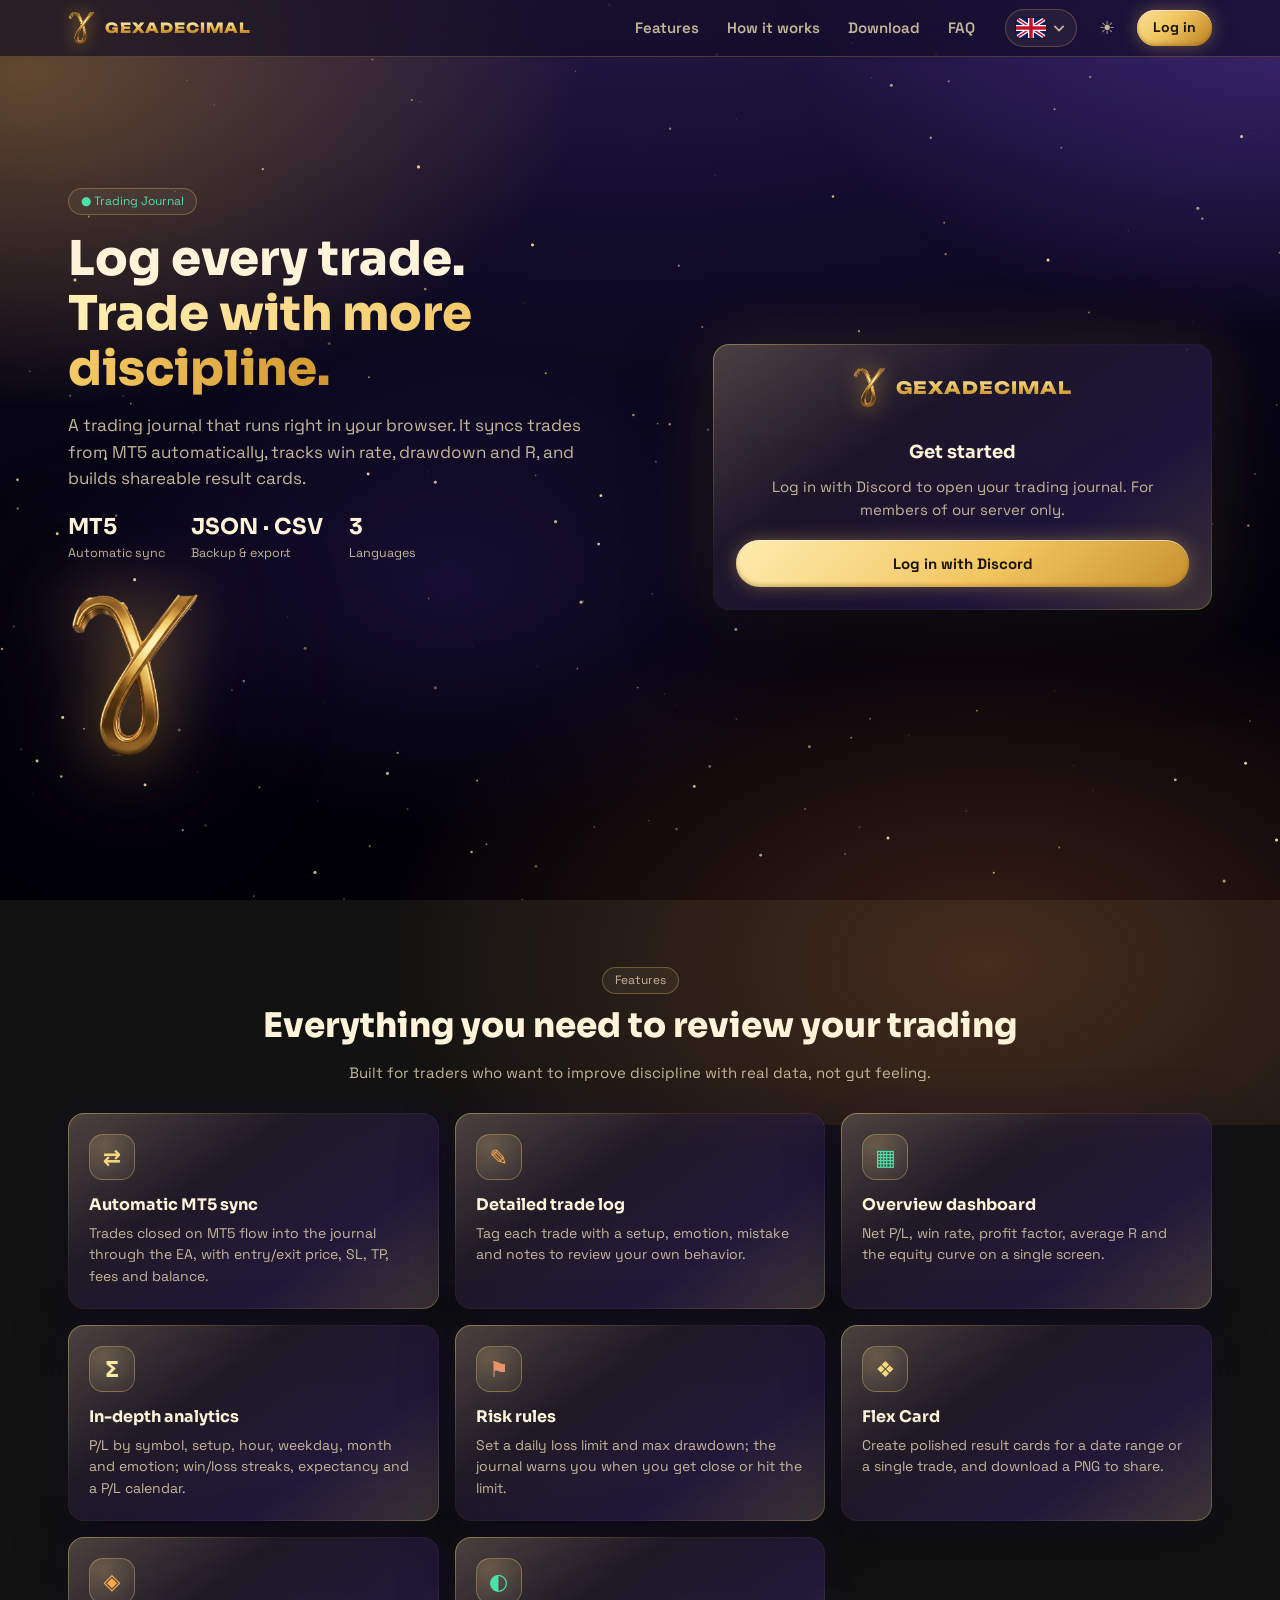
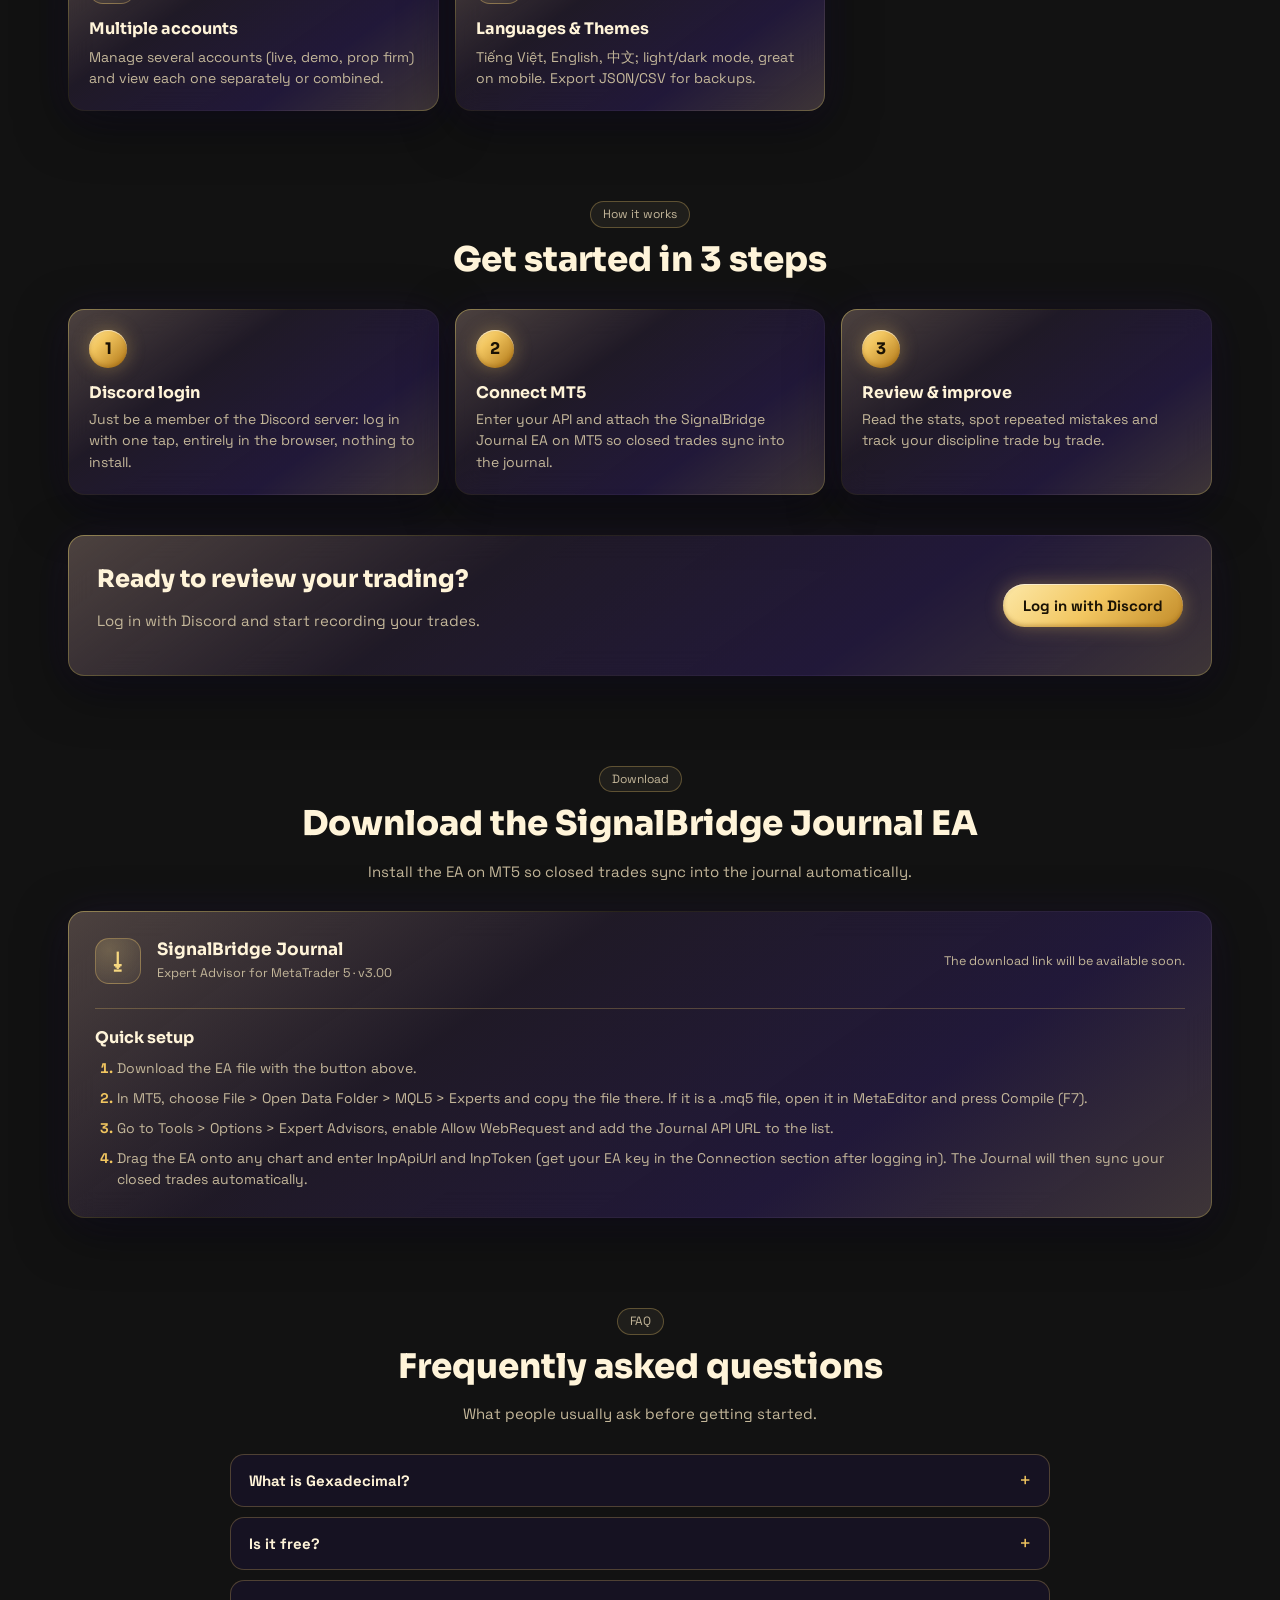
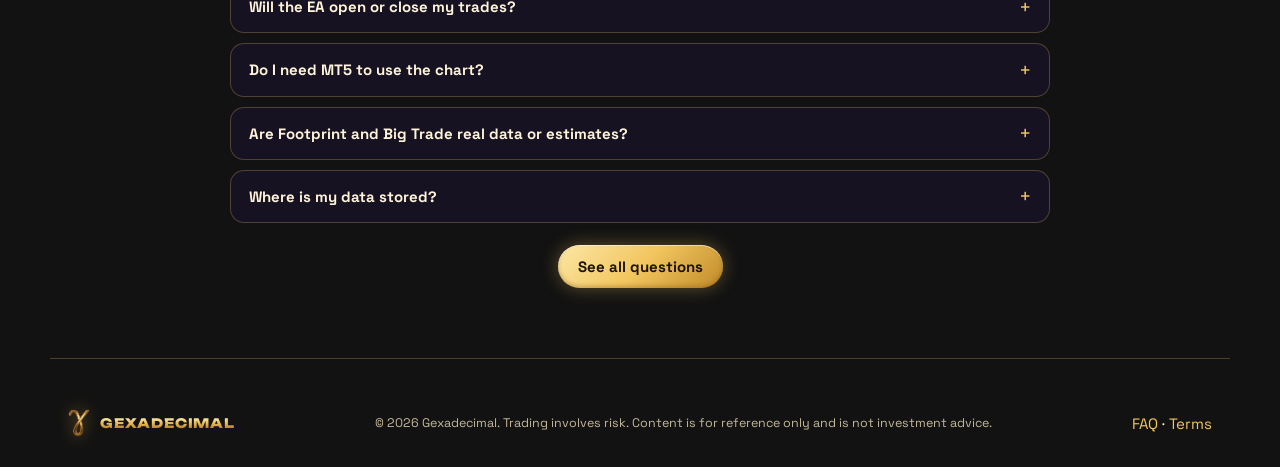
==== index.html @ 7ef00049 "Add files via upload" ====
<!DOCTYPE html>
<html lang="vi">
<head>
<meta charset="utf-8">
<meta name="viewport" content="width=device-width, initial-scale=1, viewport-fit=cover">
<title>Gexadecimal – Nhật ký giao dịch</title>
<meta name="description" content="Gexadecimal: nhật ký giao dịch trên trình duyệt. Đồng bộ lệnh từ MT5, thống kê tỷ lệ thắng, drawdown, phân tích hiệu suất và tạo thẻ chiến tích.">
<link rel="icon" type="image/png" href="[data-uri]">
<link rel="preconnect" href="https://fonts.googleapis.com">
<link href="https://fonts.googleapis.com/css2?family=Unbounded:wght@800&family=Sora:wght@500;700;800&family=Space+Grotesk:wght@400;500;700&display=swap" rel="stylesheet">
<style>
:root{--bgg:radial-gradient(130% 95% at 50% -10%,#2b1c4f 0%,#120c2b 38%,#070514 70%,#020108 100%);--card:rgba(26,19,48,.58);--hole:#16102e;--ink:#fff4d9;--mut:#c4b79a;--line:rgba(244,201,106,.26);--inp:rgba(255,236,190,.06);--win:#4be0a8;--loss:#ff6b7a;--acc:#f2c660;--c1:#f6d77f;--c2:#ffab4d;--c3:#4be0a8;--c4:#ffe7a6;--c5:#e8946a;--star:255,228,160;--nebo:1;--grad:linear-gradient(135deg,#fff0b8 0%,#f2c660 28%,#b8801f 55%,#f6d77f 78%,#a46c14 100%);--onacc:#1a1204;--glow:242,198,96;--neb:radial-gradient(42% 36% at 18% 22%,rgba(255,191,64,.34),transparent 70%),radial-gradient(38% 34% at 84% 18%,rgba(125,80,230,.38),transparent 70%),radial-gradient(46% 40% at 68% 88%,rgba(255,140,70,.22),transparent 70%),radial-gradient(30% 26% at 40% 60%,rgba(90,60,190,.2),transparent 70%);color-scheme:dark}
:root[data-theme="light"]{--bgg:radial-gradient(130% 95% at 50% -10%,#fff6dc 0%,#f6ecff 45%,#efe6fb 75%,#e9e0f6 100%);--card:rgba(255,251,240,.74);--hole:#fff8e8;--ink:#2a1c06;--mut:#7a6740;--line:rgba(176,116,26,.3);--inp:rgba(255,255,255,.85);--win:#0b8a62;--loss:#c62f3a;--acc:#a8701a;--c1:#a8701a;--c2:#c9650a;--c3:#0b8a62;--c4:#8a6a2a;--c5:#b0502a;--star:176,116,26;--nebo:.75;--grad:linear-gradient(135deg,#fff0b8 0%,#f2c660 28%,#b8801f 55%,#f6d77f 78%,#a46c14 100%);--onacc:#1a1204;--glow:176,116,26;--neb:radial-gradient(42% 36% at 18% 22%,rgba(255,196,70,.42),transparent 70%),radial-gradient(38% 34% at 84% 18%,rgba(170,130,255,.34),transparent 70%),radial-gradient(46% 40% at 68% 88%,rgba(255,170,100,.28),transparent 70%);color-scheme:light}
*{box-sizing:border-box}
html{scroll-behavior:smooth;scroll-padding-top:80px}
body{margin:0;min-height:100vh;background:var(--bgg) fixed;color:var(--ink);font:15px/1.55 "Space Grotesk",system-ui,-apple-system,"Segoe UI",sans-serif;overflow-x:hidden}
body::before{content:"";position:fixed;inset:-25%;z-index:0;pointer-events:none;opacity:var(--nebo);background:var(--neb);animation:drift 50s ease-in-out infinite alternate}
@keyframes drift{from{transform:translate(-3%,-2%) rotate(0)}to{transform:translate(4%,3%) rotate(8deg)}}
@keyframes rise{from{opacity:0;transform:translateY(14px)}}
@keyframes float{50%{transform:translateY(-10px)}}
#sky{position:fixed;inset:0;width:100%;height:100%;z-index:0;pointer-events:none}
main,.foot{position:relative;z-index:1}
a{color:var(--acc);text-decoration:none}a:hover{text-decoration:underline}
:focus-visible{outline:2px solid var(--acc);outline-offset:2px}
h1,h2,h3{margin:0}
.wm{font-family:Unbounded,"Arial Black",sans-serif;font-weight:800;letter-spacing:.06em;text-transform:uppercase;background:linear-gradient(180deg,#fff0b8,#e3b24a 55%,#a8701a);-webkit-background-clip:text;background-clip:text;color:transparent}
.wrap{position:relative;z-index:1;max-width:1180px;margin:0 auto;padding:18px}
.card{background:var(--card);backdrop-filter:blur(14px);-webkit-backdrop-filter:blur(14px);border:1px solid var(--line);border-radius:16px;padding:20px;box-shadow:0 12px 40px rgba(0,0,10,.25)}
.mut{color:var(--mut)}
.pill{display:inline-block;font-size:12px;padding:3px 12px;border-radius:999px;background:var(--inp);color:var(--mut);border:1px solid var(--line)}
.pill.ok{color:var(--win)}
.btn{display:inline-block;font:inherit;font-weight:700;border:0;background:var(--grad);color:var(--onacc);padding:10px 20px;border-radius:999px;cursor:pointer;box-shadow:0 0 16px rgba(var(--glow),.4);text-align:center;transition:transform .15s,box-shadow .15s}
.btn:hover{text-decoration:none;transform:translateY(-1px);box-shadow:0 0 24px rgba(var(--glow),.65)}
.btn.sm{padding:7px 16px;font-size:14px}.btn.full{width:100%;padding:12px}
.btn:disabled{opacity:.6;cursor:wait}
.ib{flex:none;width:40px;height:40px;display:grid;place-items:center;border:0;background:none;color:var(--mut);border-radius:12px;cursor:pointer;font-size:18px}
.ib:hover{background:var(--inp);color:var(--ink)}

/* nav */
.nav{position:sticky;top:0;z-index:30;display:flex;align-items:center;gap:10px;padding:8px max(18px,calc((100vw - 1180px)/2 + 18px));background:var(--card);backdrop-filter:blur(18px);-webkit-backdrop-filter:blur(18px);border-bottom:1px solid var(--line)}
.logo{display:flex;align-items:center;gap:10px;color:var(--ink);margin-right:auto}.logo:hover{text-decoration:none}
.logo img{height:34px;width:auto;filter:drop-shadow(0 0 8px rgba(255,190,60,.45))}
.logo .wm{font-size:14px;line-height:1}
.links{display:flex;gap:4px;margin-right:8px}
.links a{color:var(--mut);font-weight:600;padding:8px 12px;border-radius:999px}
.links a:hover{color:var(--ink);background:var(--inp);text-decoration:none}

/* hero */
.hero{display:grid;grid-template-columns:1.1fr .9fr;gap:36px;align-items:center;min-height:calc(100vh - 60px);padding-top:30px;padding-bottom:30px}
.hero-txt{animation:rise .7s both}
.hero h1{font:800 clamp(28px,4.2vw,48px)/1.15 Sora,sans-serif;margin:16px 0}
.grad{background:linear-gradient(135deg,#fff0b8,#f0c75e 45%,#d9902a);-webkit-background-clip:text;background-clip:text;color:transparent}
.lead{font-size:17px;color:var(--mut);max-width:540px;margin:0 0 22px}.lead b{color:var(--ink)}
.stats{display:flex;gap:26px;flex-wrap:wrap}
.stats b{display:block;font:700 22px Sora,sans-serif}
.stats small{color:var(--mut)}
.logo-big{margin-top:26px}
.logo-big img{height:170px;width:auto;filter:drop-shadow(0 0 28px rgba(255,190,60,.45));animation:float 6s ease-in-out infinite}

/* auth */
.auth{padding:22px;animation:rise .8s .1s both;box-shadow:0 20px 70px rgba(var(--glow),.22)}
.auth-brand{display:flex;align-items:center;justify-content:center;gap:10px;margin-bottom:14px}
.auth-brand img{height:42px;filter:drop-shadow(0 0 10px rgba(255,190,60,.5))}.auth-brand .wm{font-size:17px}
.tfs{display:flex;gap:2px;flex-wrap:wrap}
.tabs{justify-content:center;margin-bottom:12px;background:var(--inp);border-radius:999px;padding:3px}
.tabs .tf{flex:1}
.tf{border:0;background:none;color:var(--mut);padding:8px 14px;border-radius:999px;font:inherit;font-weight:600;font-size:14px;cursor:pointer}
.tf:hover{color:var(--ink)}
.tf.on{background:var(--grad);color:var(--onacc);box-shadow:0 0 14px rgba(var(--glow),.45)}
.pane{display:none;flex-direction:column;gap:12px}.pane.on{display:flex;animation:rise .35s both}
.pane h2{font:700 18px Sora,sans-serif}
.pane p{margin:0}
label{display:flex;flex-direction:column;gap:6px;font-size:13px;font-weight:600}
input[type=email],input[type=text],input[type=password]{width:100%;font:inherit;font-weight:400;font-size:15px;padding:11px 12px;border:1px solid var(--line);border-radius:10px;background:var(--inp);color:var(--ink)}
input::placeholder{color:var(--mut);opacity:.6}
input:focus{outline:none;border-color:var(--acc);box-shadow:0 0 0 3px rgba(var(--glow),.3)}
input.bad{border-color:var(--loss)}
.pw{position:relative;display:block}.pw input{padding-right:44px}
.eye{position:absolute;right:4px;top:50%;transform:translateY(-50%);width:36px;height:34px;border:0;background:none;cursor:pointer;color:var(--mut);border-radius:8px;font-size:15px}
.eye:hover{background:var(--inp)}
.row{display:flex;justify-content:space-between;align-items:center;gap:10px;font-size:13px}
.chk{flex-direction:row;align-items:flex-start;gap:8px;font-weight:400;color:var(--mut);font-size:13px}
input[type=checkbox]{width:18px;height:18px;margin:1px 0 0;flex:none;accent-color:#d9a334}
.meter{display:flex;gap:4px}.meter i{flex:1;height:4px;border-radius:4px;background:var(--line);transition:background .2s}
.meter[data-s="1"] i:nth-child(-n+1){background:var(--loss)}
.meter[data-s="2"] i:nth-child(-n+2){background:var(--c2)}
.meter[data-s="3"] i:nth-child(-n+3){background:var(--c4)}
.meter[data-s="4"] i{background:var(--win)}
label small{font-weight:400}
.err{min-height:0;color:var(--loss);font-size:13px}.err:empty{display:none}
.err.okm{color:var(--win)}
.sw{text-align:center;font-size:13px;color:var(--mut)}

/* sections */
.sec{padding-top:70px;padding-bottom:20px}
.sh2{text-align:center;margin-bottom:28px}
.sh2 h2{font:800 clamp(22px,3.2vw,34px)/1.2 Sora,sans-serif;margin:12px 0 8px}
.grid{display:grid;grid-template-columns:repeat(3,1fr);gap:16px}
.ft{transition:transform .2s,border-color .2s}
.ft:hover{transform:translateY(-4px);border-color:var(--acc)}
.ft h3{font:700 16px Sora,sans-serif;margin:14px 0 8px}
.ft p,.st p{margin:0;color:var(--mut);font-size:14px}
.ico{width:46px;height:46px;border-radius:14px;display:grid;place-items:center;font-size:22px;font-weight:700;background:var(--inp);border:1px solid var(--line)}
.c1{color:var(--c1)}.c2{color:var(--c2)}.c3{color:var(--c3)}.c4{color:var(--c4)}.c5{color:var(--c5)}
.steps{display:grid;grid-template-columns:repeat(3,1fr);gap:16px}
.st b{display:grid;place-items:center;width:38px;height:38px;border-radius:50%;background:var(--grad);color:var(--onacc);font:700 16px Sora,sans-serif;box-shadow:0 0 16px rgba(var(--glow),.5)}
.st h3{font:700 16px Sora,sans-serif;margin:14px 0 6px}
.cta{display:flex;align-items:center;justify-content:space-between;gap:20px;margin-top:40px;padding:28px}
.cta h2{font:800 clamp(18px,2.4vw,24px)/1.25 Sora,sans-serif;margin-bottom:6px}
.foot{display:flex;flex-wrap:wrap;gap:12px 24px;align-items:center;justify-content:space-between;padding-top:50px;padding-bottom:30px;border-top:1px solid var(--line);margin-top:50px}
.foot .logo{margin:0}.foot .logo img{height:28px}.foot .wm{font-size:13px}
#toast{position:fixed;left:50%;bottom:24px;transform:translate(-50%,20px);z-index:50;background:var(--hole);color:var(--ink);border:1px solid var(--line);padding:10px 18px;border-radius:999px;opacity:0;pointer-events:none;transition:.3s;box-shadow:0 10px 40px rgba(0,0,10,.5)}
#toast.on{opacity:1;transform:translate(-50%,0)}

@media(max-width:900px){
.hero{grid-template-columns:1fr;min-height:0;gap:26px}
.auth{order:-1}.hero-txt{order:1}
.logo-big{display:none}
.grid{grid-template-columns:repeat(2,1fr)}.steps{grid-template-columns:1fr}
}
@media(max-width:620px){
.links{display:none}.grid{grid-template-columns:1fr}
.cta{flex-direction:column;align-items:flex-start}
.nav{padding:8px 14px}.logo .wm{font-size:13px}
}
@media(prefers-reduced-motion:reduce){*{animation:none!important;transition:none!important}html{scroll-behavior:auto}}

:root[data-theme="light"] .wm{background:linear-gradient(180deg,#c28a1c,#8a5a0c);-webkit-background-clip:text;background-clip:text}
:root[data-theme="light"] .grad{background:linear-gradient(135deg,#b8780f,#8f5a08);-webkit-background-clip:text;background-clip:text}

/* ===== Dark: vàng ánh kim vũ trụ ===== */
:root[data-theme="dark"] .btn,:root[data-theme="dark"] .tf.on,:root[data-theme="dark"] .st b{background:var(--grad);background-size:220% 220%;background-position:0% 50%;box-shadow:0 0 18px rgba(242,198,96,.35),inset 0 1px 0 rgba(255,255,255,.55),inset 0 -2px 4px rgba(120,70,0,.35);transition:background-position .6s,transform .15s,box-shadow .2s}
:root[data-theme="dark"] .btn:hover{background-position:100% 50%;box-shadow:0 0 30px rgba(242,198,96,.6),inset 0 1px 0 rgba(255,255,255,.6),inset 0 -2px 4px rgba(120,70,0,.35)}
:root[data-theme="dark"] .card{border-color:transparent;background:linear-gradient(var(--card),var(--card)) padding-box,linear-gradient(145deg,rgba(255,226,140,.55),rgba(244,201,106,.1) 35%,rgba(125,80,230,.25) 70%,rgba(255,226,140,.4)) border-box;box-shadow:0 14px 50px rgba(0,0,10,.5),0 0 40px rgba(125,80,230,.1)}
:root[data-theme="dark"] .auth{box-shadow:0 24px 80px rgba(0,0,10,.6),0 0 70px rgba(242,198,96,.16)}
:root[data-theme="dark"] .ft:hover{box-shadow:0 14px 50px rgba(0,0,10,.5),0 0 34px rgba(242,198,96,.22)}
:root[data-theme="dark"] .nav{background:rgba(14,10,32,.6);border-bottom-color:rgba(244,201,106,.22)}
:root[data-theme="dark"] .grad{background:linear-gradient(110deg,#fff0b8 0%,#f2c660 30%,#c98a22 50%,#ffe9a8 70%,#f2c660 100%);background-size:220% 100%;-webkit-background-clip:text;background-clip:text;animation:sheen 7s linear infinite}
@keyframes sheen{to{background-position:-220% 0}}
:root[data-theme="dark"] .logo-big img{filter:drop-shadow(0 0 34px rgba(255,190,60,.55)) drop-shadow(0 0 80px rgba(125,80,230,.35))}
:root[data-theme="dark"] .ico{background:radial-gradient(circle at 30% 25%,rgba(255,226,140,.22),rgba(255,236,190,.04));border-color:rgba(244,201,106,.35)}
:root[data-theme="dark"] .pill{border-color:rgba(244,201,106,.3)}
:root[data-theme="dark"] input:focus{border-color:#f2c660}

/* ===== Light: champagne ánh kim, đồng bộ với dark ===== */
:root[data-theme="light"] .btn,:root[data-theme="light"] .tf.on,:root[data-theme="light"] .st b{background:var(--grad);background-size:220% 220%;background-position:0% 50%;box-shadow:0 4px 16px rgba(176,116,26,.35),inset 0 1px 0 rgba(255,255,255,.7),inset 0 -2px 4px rgba(120,70,0,.3);transition:background-position .6s,transform .15s,box-shadow .2s}
:root[data-theme="light"] .btn:hover{background-position:100% 50%;box-shadow:0 6px 24px rgba(176,116,26,.5),inset 0 1px 0 rgba(255,255,255,.7),inset 0 -2px 4px rgba(120,70,0,.3)}
:root[data-theme="light"] .card{border-color:transparent;background:linear-gradient(var(--card),var(--card)) padding-box,linear-gradient(145deg,rgba(214,158,46,.75),rgba(244,201,106,.2) 35%,rgba(150,110,230,.35) 70%,rgba(214,158,46,.6)) border-box;box-shadow:0 14px 40px rgba(120,80,20,.14),0 0 40px rgba(170,130,255,.1)}
:root[data-theme="light"] .auth{box-shadow:0 24px 70px rgba(120,80,20,.2),0 0 60px rgba(255,196,70,.25)}
:root[data-theme="light"] .ft:hover{box-shadow:0 14px 40px rgba(120,80,20,.2),0 0 30px rgba(255,196,70,.3)}
:root[data-theme="light"] .nav{background:rgba(255,248,230,.72);border-bottom-color:rgba(176,116,26,.25)}
:root[data-theme="light"] .grad{background:linear-gradient(110deg,#b8780f 0%,#d9a334 30%,#8f5a08 50%,#e0b04a 70%,#b8780f 100%);background-size:220% 100%;-webkit-background-clip:text;background-clip:text;animation:sheen 7s linear infinite}
:root[data-theme="light"] .logo-big img{filter:drop-shadow(0 8px 22px rgba(176,116,26,.45))}
:root[data-theme="light"] .ico{background:radial-gradient(circle at 30% 25%,rgba(255,226,140,.55),rgba(255,255,255,.5));border-color:rgba(176,116,26,.35)}
:root[data-theme="light"] input:focus{border-color:#b8780f}

#lang{position:relative}
#langBtn{display:flex;align-items:center;gap:8px;height:38px;padding:0 12px 0 10px;border:1px solid var(--line);border-radius:999px;background:var(--inp);color:var(--mut);cursor:pointer;font:inherit;transition:.2s}
#langBtn:hover,#lang.open #langBtn{border-color:var(--acc);color:var(--ink);box-shadow:0 0 14px rgba(var(--glow),.3)}
.chev{transition:transform .2s}#lang.open .chev{transform:rotate(180deg)}
.fl{width:30px;height:20px;border-radius:5px;overflow:hidden;display:block;flex:none;box-shadow:0 0 0 1px rgba(0,0,0,.3)}
.fl svg{width:100%;height:100%;display:block}
#langMenu{position:absolute;right:0;top:calc(100% + 8px);margin:0;padding:6px;list-style:none;display:none;flex-direction:column;gap:2px;min-width:68px;background:var(--hole);border:1px solid var(--line);border-radius:16px;box-shadow:0 16px 40px rgba(0,0,10,.45),0 0 24px rgba(var(--glow),.15);backdrop-filter:blur(16px);-webkit-backdrop-filter:blur(16px);z-index:40}
#lang.open #langMenu{display:flex;animation:rise .2s both}
#langMenu li{display:grid;place-items:center;height:42px;border-radius:12px;cursor:pointer;border:1px solid transparent}
#langMenu li:hover,#langMenu li:focus-visible{background:var(--inp)}
#langMenu li.on{background:var(--inp);border-color:var(--acc);box-shadow:0 0 12px rgba(var(--glow),.3)}
#langMenu .fl{width:36px;height:24px;border-radius:6px}

.btn.ghost{display:block}
:root[data-theme] .btn.ghost{background:var(--inp);color:var(--ink);border:1px solid var(--line);box-shadow:none}
:root[data-theme] .btn.ghost:hover{background:var(--inp);border-color:var(--acc);box-shadow:0 0 16px rgba(var(--glow),.3)}
.welcome{display:flex;flex-direction:column;gap:12px;text-align:center}
.welcome h2{font:700 18px Sora,sans-serif;margin:6px 0 0}.welcome p{margin:0 0 6px}
.solo{position:relative;z-index:1;display:flex;flex-direction:column;align-items:center;justify-content:center;min-height:calc(100vh - 60px);padding:30px 18px;gap:16px}
.solo .auth{width:100%;max-width:460px}
.back{text-align:center;font-size:13px;margin:0}
.tabs a.tf{display:block;flex:1;text-align:center;text-decoration:none}
.tabs a.tf:hover{text-decoration:none}
.dl{padding:26px}
.dl-top{display:flex;align-items:center;justify-content:space-between;gap:18px;flex-wrap:wrap}
.dl-info{display:flex;align-items:center;gap:16px;min-width:0}
.dl-info b{display:block;font:700 17px Sora,sans-serif}
.dl-info small{color:var(--mut)}
.dl-act{display:flex;flex-direction:column;align-items:flex-end;gap:6px}
.dl-act .btn[hidden],.dl-act small[hidden]{display:none}
.dl h3{font:700 16px Sora,sans-serif;margin:24px 0 10px;padding-top:18px;border-top:1px solid var(--line)}
.dl ol{margin:0;padding-left:22px;display:grid;gap:8px;color:var(--mut);font-size:14px}
.dl ol li::marker{color:var(--acc);font-weight:700}
@media(max-width:620px){.dl-act{align-items:stretch;width:100%}}
.faq{max-width:820px;margin:0 auto;display:grid;gap:10px}
.faq details{background:var(--card);backdrop-filter:blur(14px);-webkit-backdrop-filter:blur(14px);border:1px solid var(--line);border-radius:14px;transition:border-color .2s}
.faq details:hover,.faq details[open]{border-color:var(--acc)}
.faq summary{cursor:pointer;list-style:none;padding:14px 46px 14px 18px;font-weight:700;position:relative}
.faq summary::-webkit-details-marker{display:none}
.faq summary::after{content:"+";position:absolute;right:18px;top:50%;transform:translateY(-50%);font-size:20px;font-weight:400;color:var(--acc);line-height:1}
.faq details[open] summary::after{content:"\2212"}
.faq .a{padding:0 18px 14px;color:var(--mut);font-size:14px}.faq .a p{margin:0 0 8px}
.faq-more{text-align:center;margin:22px 0 0}
</style>
</head>
<body data-page="home">
<canvas id="sky"></canvas>

<header class="nav" id="nav">
  <a class="logo" href="#top" aria-label="Gexadecimal"><img src="[data-uri]" alt=""><span class="wm">Gexadecimal</span></a>
  <nav class="links" id="links">
    <a href="#features">Tính năng</a>
    <a href="#how">Cách hoạt động</a>
    <a href="#download">Tải xuống</a>
    <a href="#faq">FAQ</a>
  </nav>
  <div id="lang"><button type="button" id="langBtn" aria-haspopup="listbox" aria-expanded="false" aria-label="Language"><span class="fl" id="langCur"></span><svg class="chev" viewBox="0 0 12 8" width="10" height="7" fill="none" stroke="currentColor" stroke-width="2" stroke-linecap="round" stroke-linejoin="round"><path d="M1 1.5l5 5 5-5"/></svg></button><ul id="langMenu" role="listbox"><li role="option" data-lang="vi" tabindex="0" aria-label="Tiếng Việt" title="Tiếng Việt"><span class="fl"><svg viewBox="0 0 30 20" preserveAspectRatio="xMidYMid slice"><rect width="30" height="20" fill="#da251d"/><g fill="#ffde00"><polygon points="15.00,4.00 16.48,8.56 21.28,8.56 17.40,11.38 18.88,15.94 15.00,13.12 11.12,15.94 12.60,11.38 8.72,8.56 13.52,8.56"/></g></svg></span></li><li role="option" data-lang="en" tabindex="0" aria-label="English" title="English"><span class="fl"><svg viewBox="0 0 60 40" preserveAspectRatio="xMidYMid slice"><rect width="60" height="40" fill="#012169"/><path d="M0 0L60 40M60 0L0 40" stroke="#fff" stroke-width="8"/><path d="M0 0L60 40M60 0L0 40" stroke="#c8102e" stroke-width="3"/><path d="M30 0V40M0 20H60" stroke="#fff" stroke-width="12"/><path d="M30 0V40M0 20H60" stroke="#c8102e" stroke-width="7"/></svg></span></li><li role="option" data-lang="zh" tabindex="0" aria-label="中文" title="中文"><span class="fl"><svg viewBox="0 0 30 20" preserveAspectRatio="xMidYMid slice"><rect width="30" height="20" fill="#de2910"/><g fill="#ffde00"><polygon points="5.00,2.00 5.67,4.07 7.85,4.07 6.09,5.35 6.76,7.43 5.00,6.15 3.24,7.43 3.91,5.35 2.15,4.07 4.33,4.07"/><polygon points="9.14,2.51 9.62,1.97 9.25,1.34 9.91,1.63 10.39,1.08 10.33,1.80 11.00,2.09 10.29,2.25 10.22,2.97 9.85,2.35"/><polygon points="11.01,4.14 11.66,3.82 11.56,3.10 12.07,3.62 12.72,3.30 12.38,3.95 12.88,4.47 12.17,4.34 11.83,4.99 11.73,4.27"/><polygon points="11.04,6.73 11.76,6.70 11.96,6.00 12.21,6.68 12.94,6.66 12.37,7.10 12.62,7.79 12.01,7.38 11.44,7.83 11.64,7.13"/><polygon points="9.22,8.38 9.90,8.63 10.35,8.06 10.32,8.79 11.00,9.05 10.30,9.24 10.26,9.96 9.87,9.36 9.16,9.55 9.62,8.98"/></g></svg></span></li></ul></div>
  <button class="ib" id="th" type="button" aria-label="Đổi giao diện sáng/tối"></button>
  <a class="btn sm" href="login.html">Đăng nhập</a>
</header>
<main id="top">
<section class="hero wrap">
  <div class="hero-txt">
    <span class="pill ok">● Nhật ký giao dịch</span>
    <h1>Ghi lại từng lệnh.<br><span class="grad">Giao dịch kỷ luật hơn.</span></h1>
    <p class="lead">Nhật ký giao dịch chạy ngay trên trình duyệt. Tự động đồng bộ lệnh từ MT5, thống kê tỷ lệ thắng, drawdown, R và tạo thẻ chiến tích để chia sẻ.</p>
    <div class="stats">
      <div><b>MT5</b><small>Đồng bộ tự động</small></div>
      <div><b>JSON · CSV</b><small>Sao lưu &amp; xuất dữ liệu</small></div>
      <div><b>3</b><small>Ngôn ngữ</small></div>
    </div>
    <div class="logo-big"><img src="[data-uri]" alt="Logo Gexadecimal"></div>
  </div>

  <aside class="card auth welcome" id="auth" aria-label="Gexadecimal"><div class="auth-brand"><img src="[data-uri]" alt=""><span class="wm">Gexadecimal</span></div><h2>Bắt đầu ngay</h2><p class="mut">Đăng nhập bằng Discord để vào nhật ký giao dịch. Chỉ dành cho thành viên server của chúng tôi.</p><a class="btn full" href="login.html">Đăng nhập bằng Discord</a></aside>
</section>

<section class="wrap sec" id="features">
  <div class="sh2"><span class="pill">Tính năng</span><h2>Mọi thứ để nhìn lại giao dịch của bạn</h2><p class="mut">Xây dựng cho trader muốn cải thiện kỷ luật bằng dữ liệu thật, không phải cảm tính.</p></div>
  <div class="grid">
    <article class="card ft"><div class="ico c1">⇄</div><h3>Đồng bộ MT5 tự động</h3><p>Lệnh đóng trên MT5 tự chảy vào journal qua EA, kèm giá vào/ra, SL, TP, phí và số dư.</p></article>
    <article class="card ft"><div class="ico c2">✎</div><h3>Nhật ký chi tiết</h3><p>Gắn setup, cảm xúc, lỗi mắc phải và ghi chú cho từng lệnh để nhìn lại hành vi của chính mình.</p></article>
    <article class="card ft"><div class="ico c3">▦</div><h3>Dashboard tổng quan</h3><p>Lãi/lỗ ròng, tỷ lệ thắng, profit factor, R trung bình và đường vốn trong một màn hình.</p></article>
    <article class="card ft"><div class="ico c4">Σ</div><h3>Analytic chuyên sâu</h3><p>Lãi/lỗ theo mã, setup, giờ, thứ, tháng, cảm xúc; chuỗi thắng/thua, expectancy và lịch lãi/lỗ.</p></article>
    <article class="card ft"><div class="ico c5">⚑</div><h3>Quy tắc rủi ro</h3><p>Đặt giới hạn lỗ trong ngày và max drawdown, journal cảnh báo khi gần chạm hoặc đã chạm giới hạn.</p></article>
    <article class="card ft"><div class="ico c1">❖</div><h3>Flex Card</h3><p>Tạo thẻ chiến tích đẹp mắt theo khoảng ngày hoặc từng lệnh, tải ảnh PNG để chia sẻ.</p></article>
    <article class="card ft"><div class="ico c2">◈</div><h3>Nhiều tài khoản</h3><p>Quản lý nhiều tài khoản (live, demo, prop firm), xem riêng từng tài khoản hoặc gộp tổng.</p></article>
    <article class="card ft"><div class="ico c3">◐</div><h3>Đa ngôn ngữ &amp; Giao diện</h3><p>Tiếng Việt, English, 中文; chế độ sáng/tối, dùng tốt trên điện thoại. Xuất JSON/CSV để sao lưu.</p></article>
  </div>
</section>

<section class="wrap sec" id="how">
  <div class="sh2"><span class="pill">Cách hoạt động</span><h2>Bắt đầu trong 3 bước</h2></div>
  <div class="steps">
    <div class="card st"><b>1</b><h3>Đăng nhập Discord</h3><p>Chỉ cần là thành viên server Discord, đăng nhập một chạm, hoàn toàn trên trình duyệt, không cần cài đặt.</p></div>
    <div class="card st"><b>2</b><h3>Kết nối MT5</h3><p>Nhập API và gắn EA SignalBridge Journal trên MT5 để lệnh đóng được đồng bộ về journal.</p></div>
    <div class="card st"><b>3</b><h3>Xem lại &amp; Cải thiện</h3><p>Đọc thống kê, tìm lỗi lặp lại và theo dõi kỷ luật qua từng lệnh.</p></div>
  </div>
  <div class="card cta"><div><h2>Sẵn sàng nhìn lại giao dịch của mình?</h2><p class="mut">Đăng nhập bằng Discord và bắt đầu ghi lại giao dịch của bạn.</p></div><a class="btn" href="login.html">Đăng nhập bằng Discord</a></div>
</section>

<section class="wrap sec" id="download">
  <div class="sh2"><span class="pill">Tải xuống</span><h2>Tải EA SignalBridge Journal</h2><p class="mut">Cài EA trên MT5 để lệnh đóng tự động đồng bộ về journal.</p></div>
  <div class="card dl">
    <div class="dl-top">
      <div class="dl-info"><div class="ico c1">⭳</div><div><b>SignalBridge Journal</b><small>Expert Advisor cho MetaTrader 5 · v3.00</small></div></div>
      <div class="dl-act"><a class="btn" id="dlBtn" href="#" target="_blank" rel="noopener" hidden>Tải xuống</a><small class="mut" id="dlSoon" hidden>Link tải sẽ được cập nhật sớm.</small></div>
    </div>
    <h3>Cài đặt nhanh</h3>
    <ol>
      <li>Tải file EA về máy bằng nút phía trên.</li>
      <li>Mở MT5, chọn File &gt; Open Data Folder &gt; MQL5 &gt; Experts rồi chép file vào đó. Nếu là file .mq5, mở bằng MetaEditor và bấm Compile (F7).</li>
      <li>Vào Tools &gt; Options &gt; Expert Advisors, bật Allow WebRequest và thêm API URL của Journal vào danh sách.</li>
      <li>Kéo EA vào biểu đồ bất kỳ, nhập InpApiUrl và InpToken (EA key lấy ở mục Kết nối sau khi đăng nhập). Journal sẽ tự đồng bộ lệnh đã đóng.</li>
    </ol>
  </div>
</section>
<section class="wrap sec" id="faq">
  <div class="sh2"><span class="pill">FAQ</span><h2>Câu hỏi thường gặp</h2><p class="mut">Những điều bạn thường hỏi trước khi bắt đầu.</p></div>
  <div class="faq" id="faqList"></div>
  <p class="faq-more"><a class="btn" href="faq.html">Xem tất cả câu hỏi</a></p>
</section>
</main>


<footer class="foot wrap"><span class="logo"><img src="[data-uri]" alt=""><span class="wm">Gexadecimal</span></span><small class="mut">© <span id="yr"></span> Gexadecimal. Giao dịch có rủi ro, nội dung chỉ mang tính tham khảo, không phải lời khuyên đầu tư.</small><span><a href="faq.html">FAQ</a> · <a href="terms.html">Điều khoản</a></span></footer>

<div id="toast" role="status" aria-live="polite"></div>
<script src="faq-data.js"></script>
<script src="app/js/config.js?v=13"></script>
<script>
/* ===== Cấu hình ===== */
const CONFIG = {
  APP_URL: "app/index.html" // Trang web chính (signal-bridge) – đổi thành URL thật khi triển khai
};

/* ===== Tiện ích ===== */
const $ = (s, r = document) => r.querySelector(s);
const $$ = (s, r = document) => [...r.querySelectorAll(s)];
const ld = (k, d) => { try { const v = localStorage.getItem(k); return v === null ? d : v; } catch (e) { return d; } };
const sv = (k, v) => { try { localStorage.setItem(k, v); } catch (e) {} };
function toast(msg) { const t = $("#toast"); t.textContent = msg; t.classList.add("on"); clearTimeout(toast.t); toast.t = setTimeout(() => t.classList.remove("on"), 3200); }

/* ===== Giao diện sáng/tối ===== */
function setTheme(t) {
  document.documentElement.dataset.theme = t; sv("gx-theme", t);
  $("#th").textContent = t === "dark" ? "☀" : "🌙";
}
setTheme(ld("gx-theme", "dark"));
$("#th").onclick = () => setTheme(document.documentElement.dataset.theme === "dark" ? "light" : "dark");
$("#yr").textContent = new Date().getFullYear();

/* ===== Link tải EA (đặt ở app/js/config.js > DOWNLOAD_URL) ===== */
(function () {
  const u = String((window.GX_CONFIG && GX_CONFIG.DOWNLOAD_URL) || "").trim();
  if (u) { const b = $("#dlBtn"); b.href = u; b.hidden = false; } else { $("#dlSoon").hidden = false; }
})();

/* ===== Nền sao (giống web chính) ===== */
(function () {
  const cv = $("#sky"), x = cv.getContext("2d"), rm = matchMedia("(prefers-reduced-motion:reduce)").matches;
  let W, H, st = [], col = "255,255,255", f = 0;
  function size() {
    const d = devicePixelRatio || 1; W = innerWidth; H = innerHeight; cv.width = W * d; cv.height = H * d; x.setTransform(d, 0, 0, d, 0, 0);
    st = Array.from({ length: Math.round(W * H / 5000) }, () => ({ x: Math.random() * W, y: Math.random() * H, z: Math.random() * .9 + .1, p: Math.random() * 6.28, s: Math.random() * .004 + .001 }));
  }
  function frame(t) {
    if (f++ % 30 === 0) col = getComputedStyle(document.documentElement).getPropertyValue("--star").trim() || "255,255,255";
    x.clearRect(0, 0, W, H);
    st.forEach(s => { const a = .3 + .7 * Math.abs(Math.sin(s.p + t * s.s)); x.fillStyle = `rgba(${col},${a * s.z})`; x.beginPath(); x.arc(s.x, (s.y + (rm ? 0 : t * .006 * s.z)) % H, s.z * 1.4 + .2, 0, 6.283); x.fill(); });
    if (!rm) requestAnimationFrame(frame);
  }
  size(); addEventListener("resize", () => { size(); if (rm) frame(0); }); requestAnimationFrame(frame);
})();

/* ===== Tab đăng nhập / đăng ký / quên mật khẩu ===== */
function showTab(name) {
  $$(".pane").forEach(p => p.classList.toggle("on", p.id === "f-" + name));
  $$(".tabs .tf[data-tab]").forEach(b => { const on = b.dataset.tab === name; b.classList.toggle("on", on); b.setAttribute("aria-selected", on); });
  $$(".err").forEach(e => e.textContent = "");
  $$("input.bad").forEach(i => i.classList.remove("bad"));
}
document.addEventListener("click", e => {
  const a = e.target.closest("[data-tab]"); if (!a) return;
  if (a.tagName === "A" && a.getAttribute("href") === "#") e.preventDefault();
  showTab(a.dataset.tab);
  if (a.tagName === "A") { const au = $("#auth"); if (a.getAttribute("href") === "#auth" || a.getAttribute("href") === "#") { e.preventDefault(); au.scrollIntoView({ behavior: "smooth", block: "center" }); setTimeout(() => { const i = $("input", $(".pane.on")); i && i.focus({ preventScroll: true }); }, 400); } }
});
$$(".eye").forEach(b => b.onclick = () => { const i = b.previousElementSibling; i.type = i.type === "password" ? "text" : "password"; });

/* ===== Kiểm tra dữ liệu ===== */
const EMAIL = /^[^\s@]+@[^\s@]+\.[^\s@]{2,}$/;
function pwScore(p) { let s = 0; if (p.length >= 8) s++; if (/[A-Z]/.test(p) && /[a-z]/.test(p)) s++; if (/\d/.test(p)) s++; if (/[^A-Za-z0-9]/.test(p)) s++; return p ? Math.max(1, s) : 0; }
const pwi = $("#f-register [name=password]");
if (pwi) pwi.addEventListener("input", e => {
  const s = pwScore(e.target.value); $("#f-register .meter").dataset.s = s;
  $("#pwHint").textContent = tr(PWHINT[s]);
});
function fail(form, input, msg) { const e = $(".err", form); e.classList.remove("okm"); e.textContent = msg; if (input) { input.classList.add("bad"); input.focus(); } return false; }
const form_clear = f => { $$("input.bad", f).forEach(i => i.classList.remove("bad")); $(".err", f).textContent = ""; };
$$("form").forEach(f => f.addEventListener("input", e => e.target.classList.remove("bad")));

const VALIDATE = {
  login(f) {
    const { email, password } = f.elements;
    if (!EMAIL.test(email.value.trim())) return fail(f, email, tr("Vui lòng nhập email hợp lệ."));
    if (!password.value) return fail(f, password, tr("Vui lòng nhập mật khẩu."));
    return true;
  },
  register(f) {
    const { name, email, password, confirm, terms } = f.elements;
    if (name.value.trim().length < 2) return fail(f, name, tr("Vui lòng nhập họ tên."));
    if (!EMAIL.test(email.value.trim())) return fail(f, email, tr("Vui lòng nhập email hợp lệ."));
    if (password.value.length < 8) return fail(f, password, tr("Mật khẩu cần tối thiểu 8 ký tự."));
    if (password.value !== confirm.value) return fail(f, confirm, tr("Mật khẩu nhập lại không khớp."));
    if (!terms.checked) return fail(f, null, tr("Bạn cần đồng ý với Điều khoản và Chính sách bảo mật."));
    return true;
  },
  forgot(f) { return EMAIL.test(f.elements.email.value.trim()) || fail(f, f.elements.email, tr("Vui lòng nhập email hợp lệ.")); }
};

/* ===== Auth (CHƯA nối API) =====
   Thay thân các hàm dưới bằng lời gọi API thật (fetch tới backend / Firebase / Supabase…).
   Mỗi hàm trả về Promise; ném Error(message) để hiển thị lỗi lên form. */
const Auth = {
  async login({ email, password, remember }) { /* TODO: gọi API đăng nhập */ await new Promise(r => setTimeout(r, 600)); return { ok: true }; },
  async register({ name, email, password }) { /* TODO: gọi API đăng ký */ await new Promise(r => setTimeout(r, 600)); return { ok: true }; },
  async forgot({ email }) { /* TODO: gọi API gửi email đặt lại mật khẩu */ await new Promise(r => setTimeout(r, 600)); return { ok: true }; }
};

$$("form").forEach(f => f.addEventListener("submit", async e => {
  e.preventDefault();
  const kind = f.id.replace("f-", ""); form_clear(f);
  if (!VALIDATE[kind](f)) return;
  const data = Object.fromEntries(new FormData(f)); data.remember = f.elements.remember ? f.elements.remember.checked : false;
  const btn = $("button[type=submit]", f), old = btn.textContent; btn.disabled = true; btn.textContent = tr("Đang xử lý…");
  try {
    await Auth[kind](data);
    if (kind === "forgot") { const er = $(".err", f); er.classList.add("okm"); er.textContent = tr("Nếu email tồn tại, liên kết đặt lại mật khẩu đã được gửi."); }
    else { toast(tr(kind === "login" ? "Đăng nhập thành công (demo, chưa nối API)" : "Tạo tài khoản thành công (demo, chưa nối API)")); setTimeout(() => { window.location.href = CONFIG.APP_URL; }, 900); }
  } catch (err) { fail(f, null, err.message || tr("Có lỗi xảy ra, vui lòng thử lại.")); }
  finally { btn.disabled = false; btn.textContent = old; }
}));


/* ===== Đa ngôn ngữ (vi / en / zh) ===== */
const I18N = [
["Đăng nhập bằng Discord để vào nhật ký giao dịch. Chỉ dành cho thành viên server của chúng tôi.","Log in with Discord to open your trading journal. For members of our server only.","使用 Discord 登录以进入交易日志。仅限本服务器成员。"],
["Đăng nhập bằng Discord","Log in with Discord","使用 Discord 登录"],
["Đăng nhập Discord","Discord login","Discord 登录"],
["Chỉ cần là thành viên server Discord, đăng nhập một chạm, hoàn toàn trên trình duyệt, không cần cài đặt.","Just be a member of the Discord server: log in with one tap, entirely in the browser, nothing to install.","只要是 Discord 服务器成员，一键登录，完全在浏览器中运行，无需安装。"],
["Đăng nhập bằng Discord và bắt đầu ghi lại giao dịch của bạn.","Log in with Discord and start recording your trades.","使用 Discord 登录，开始记录你的交易。"],
["Bắt đầu ngay","Get started","立即开始"],
["Tính năng","Features","功能"],
["Cách hoạt động","How it works","使用方式"],
["Đăng nhập","Log in","登录"],
["Đăng ký","Sign up","注册"],
["Mật khẩu","Password","密码"],
["Tạo tài khoản","Create account","创建账号"],
["Dùng chữ hoa, số và ký tự đặc biệt để mạnh hơn.","Use uppercase letters, numbers and symbols to make it stronger.","使用大写字母、数字和特殊字符可提高强度。"],
["Điều khoản","Terms","服务条款"],
["và","and","和"],
["Chính sách bảo mật","Privacy Policy","隐私政策"],
["Đồng bộ MT5","MT5 Sync","MT5 同步"],
["Flex Card","Flex Card","战绩卡片"],
["Đa ngôn ngữ & Giao diện","Languages & Themes","多语言与主题"],
["Bắt đầu trong 3 bước","Get started in 3 steps","三步开始"],
["Tạo tài khoản","Create an account","创建账号"],
["Đăng ký bằng email, hoàn toàn trên trình duyệt, không cần cài đặt.","Sign up with your email, entirely in the browser, no installation needed.","使用邮箱注册，全程在浏览器中完成，无需安装。"],
["Tạo tài khoản Gexadecimal ngay hôm nay.","Create your Gexadecimal account today.","今天就创建您的 Gexadecimal 账号。"],
["Đăng ký miễn phí","Sign up free","免费注册"],
["Gexadecimal. Giao dịch có rủi ro, nội dung chỉ mang tính tham khảo, không phải lời khuyên đầu tư.","Gexadecimal. Trading involves risk. Content is for reference only and is not investment advice.","Gexadecimal。交易有风险，内容仅供参考，不构成投资建议。"],
["Đổi giao diện sáng/tối","Toggle light/dark theme","切换浅色/深色主题"],
["Mật khẩu yếu","Weak password","密码强度弱"],
["Mật khẩu trung bình","Fair password","密码强度一般"],
["Mật khẩu khá tốt","Good password","密码强度较好"],
["Mật khẩu mạnh","Strong password","密码强度强"],
["Vui lòng nhập email hợp lệ.","Please enter a valid email.","请输入有效的邮箱。"],
["Vui lòng nhập mật khẩu.","Please enter your password.","请输入密码。"],
["Vui lòng nhập họ tên.","Please enter your full name.","请输入姓名。"],
["Mật khẩu cần tối thiểu 8 ký tự.","Password must be at least 8 characters.","密码至少需要 8 个字符。"],
["Mật khẩu nhập lại không khớp.","Passwords do not match.","两次输入的密码不一致。"],
["Bạn cần đồng ý với Điều khoản và Chính sách bảo mật.","You must agree to the Terms and Privacy Policy.","您需要同意服务条款和隐私政策。"],
["Đang xử lý…","Processing…","处理中…"],
["Nếu email tồn tại, liên kết đặt lại mật khẩu đã được gửi.","If the email exists, a password reset link has been sent.","如果该邮箱存在，重置密码的链接已发送。"],
["Đăng nhập thành công (demo, chưa nối API)","Logged in successfully (demo, API not connected)","登录成功（演示，尚未连接 API）"],
["Tạo tài khoản thành công (demo, chưa nối API)","Account created (demo, API not connected)","账号创建成功（演示，尚未连接 API）"],
["Có lỗi xảy ra, vui lòng thử lại.","Something went wrong, please try again.","出错了，请重试。"],
["● Nhật ký giao dịch","● Trading Journal","● 交易日志"],
["Ghi lại từng lệnh.","Log every trade.","记录每一笔交易。"],
["Giao dịch kỷ luật hơn.","Trade with more discipline.","让交易更有纪律。"],
["Nhật ký giao dịch chạy ngay trên trình duyệt. Tự động đồng bộ lệnh từ MT5, thống kê tỷ lệ thắng, drawdown, R và tạo thẻ chiến tích để chia sẻ.","A trading journal that runs right in your browser. It syncs trades from MT5 automatically, tracks win rate, drawdown and R, and builds shareable result cards.","直接在浏览器中运行的交易日志。自动同步 MT5 订单，统计胜率、回撤与 R 值，并生成可分享的战绩卡片。"],
["Đồng bộ tự động","Automatic sync","自动同步"],
["Sao lưu & xuất dữ liệu","Backup & export","备份与导出"],
["Ngôn ngữ","Languages","语言"],
["Mọi thứ để nhìn lại giao dịch của bạn","Everything you need to review your trading","复盘交易所需的一切"],
["Xây dựng cho trader muốn cải thiện kỷ luật bằng dữ liệu thật, không phải cảm tính.","Built for traders who want to improve discipline with real data, not gut feeling.","为希望用真实数据而非感觉来提升纪律的交易者打造。"],
["Đồng bộ MT5 tự động","Automatic MT5 sync","MT5 自动同步"],
["Lệnh đóng trên MT5 tự chảy vào journal qua EA, kèm giá vào/ra, SL, TP, phí và số dư.","Trades closed on MT5 flow into the journal through the EA, with entry/exit price, SL, TP, fees and balance.","MT5 上平仓的订单会通过 EA 自动进入日志，包含进出场价、止损、止盈、手续费与余额。"],
["Nhật ký chi tiết","Detailed trade log","详细交易记录"],
["Gắn setup, cảm xúc, lỗi mắc phải và ghi chú cho từng lệnh để nhìn lại hành vi của chính mình.","Tag each trade with a setup, emotion, mistake and notes to review your own behavior.","为每笔交易标注策略、情绪、错误与备注，回看自己的交易行为。"],
["Dashboard tổng quan","Overview dashboard","总览仪表盘"],
["Lãi/lỗ ròng, tỷ lệ thắng, profit factor, R trung bình và đường vốn trong một màn hình.","Net P/L, win rate, profit factor, average R and the equity curve on a single screen.","净盈亏、胜率、盈亏比、平均 R 与资金曲线，一屏尽览。"],
["Analytic chuyên sâu","In-depth analytics","深度分析"],
["Lãi/lỗ theo mã, setup, giờ, thứ, tháng, cảm xúc; chuỗi thắng/thua, expectancy và lịch lãi/lỗ.","P/L by symbol, setup, hour, weekday, month and emotion; win/loss streaks, expectancy and a P/L calendar.","按品种、策略、小时、星期、月份与情绪统计盈亏；连胜连亏、期望值与盈亏日历。"],
["Quy tắc rủi ro","Risk rules","风险规则"],
["Đặt giới hạn lỗ trong ngày và max drawdown, journal cảnh báo khi gần chạm hoặc đã chạm giới hạn.","Set a daily loss limit and max drawdown; the journal warns you when you get close or hit the limit.","设置单日亏损上限与最大回撤，接近或触及限额时日志会提醒你。"],
["Tạo thẻ chiến tích đẹp mắt theo khoảng ngày hoặc từng lệnh, tải ảnh PNG để chia sẻ.","Create polished result cards for a date range or a single trade, and download a PNG to share.","按日期区间或单笔交易生成精美战绩卡片，可下载 PNG 图片分享。"],
["Nhiều tài khoản","Multiple accounts","多账户"],
["Quản lý nhiều tài khoản (live, demo, prop firm), xem riêng từng tài khoản hoặc gộp tổng.","Manage several accounts (live, demo, prop firm) and view each one separately or combined.","管理多个账户（实盘、模拟、自营交易公司），可单独查看或合并统计。"],
["Tiếng Việt, English, 中文; chế độ sáng/tối, dùng tốt trên điện thoại. Xuất JSON/CSV để sao lưu.","Tiếng Việt, English, 中文; light/dark mode, great on mobile. Export JSON/CSV for backups.","支持 Tiếng Việt、English、中文；浅色/深色模式，手机端体验良好。可导出 JSON/CSV 备份。"],
["Kết nối MT5","Connect MT5","连接 MT5"],
["Nhập API và gắn EA SignalBridge Journal trên MT5 để lệnh đóng được đồng bộ về journal.","Enter your API and attach the SignalBridge Journal EA on MT5 so closed trades sync into the journal.","填写 API 并在 MT5 上挂载 SignalBridge Journal EA，平仓订单即可同步到日志。"],
["Xem lại & Cải thiện","Review & improve","复盘与改进"],
["Đọc thống kê, tìm lỗi lặp lại và theo dõi kỷ luật qua từng lệnh.","Read the stats, spot repeated mistakes and track your discipline trade by trade.","查看统计、找出反复出现的错误，逐笔追踪你的交易纪律。"],
["Sẵn sàng nhìn lại giao dịch của mình?","Ready to review your trading?","准备好复盘你的交易了吗？"],
["Đăng nhập hoặc tạo tài khoản để vào nhật ký giao dịch.","Log in or create an account to open your trading journal.","登录或创建账号以进入交易日志。"],
["Tải xuống","Download","下载"],
["Tải EA SignalBridge Journal","Download the SignalBridge Journal EA","下载 SignalBridge Journal EA"],
["Cài EA trên MT5 để lệnh đóng tự động đồng bộ về journal.","Install the EA on MT5 so closed trades sync into the journal automatically.","在 MT5 上安装 EA，已平仓订单即可自动同步到日志。"],
["Expert Advisor cho MetaTrader 5 · v3.00","Expert Advisor for MetaTrader 5 · v3.00","MetaTrader 5 智能交易程序 (EA) · v3.00"],
["Câu hỏi thường gặp","Frequently asked questions","常见问题"],
["Những điều bạn thường hỏi trước khi bắt đầu.","What people usually ask before getting started.","开始使用前大家常问的问题。"],
["Xem tất cả câu hỏi","See all questions","查看全部问题"],
["Link tải sẽ được cập nhật sớm.","The download link will be available soon.","下载链接即将更新。"],
["Cài đặt nhanh","Quick setup","快速安装"],
["Tải file EA về máy bằng nút phía trên.","Download the EA file with the button above.","点击上方按钮下载 EA 文件。"],
["Mở MT5, chọn File > Open Data Folder > MQL5 > Experts rồi chép file vào đó. Nếu là file .mq5, mở bằng MetaEditor và bấm Compile (F7).","In MT5, choose File > Open Data Folder > MQL5 > Experts and copy the file there. If it is a .mq5 file, open it in MetaEditor and press Compile (F7).","在 MT5 中选择 文件 > 打开数据文件夹 > MQL5 > Experts，将文件复制进去。如果是 .mq5 文件，请用 MetaEditor 打开并点击编译 (F7)。"],
["Vào Tools > Options > Expert Advisors, bật Allow WebRequest và thêm API URL của Journal vào danh sách.","Go to Tools > Options > Expert Advisors, enable Allow WebRequest and add the Journal API URL to the list.","进入 工具 > 选项 > EA 交易，启用 Allow WebRequest，并把日志的 API URL 加入列表。"],
["Kéo EA vào biểu đồ bất kỳ, nhập InpApiUrl và InpToken (EA key lấy ở mục Kết nối sau khi đăng nhập). Journal sẽ tự đồng bộ lệnh đã đóng.","Drag the EA onto any chart and enter InpApiUrl and InpToken (get your EA key in the Connection section after logging in). The Journal will then sync your closed trades automatically.","把 EA 拖到任意图表，填写 InpApiUrl 和 InpToken（登录后在“连接”页面获取 EA key）。日志将自动同步已平仓订单。"]
];
const LANGS = [["vi","Tiếng Việt"],["en","English"],["zh","中文"]];
const MAP = new Map(I18N.map(r => [r[0], r]));
let LANG = ld("gx-lang", ({ vi: "vi", zh: "zh" })[(navigator.language || "vi").slice(0, 2)] || "en");
if (!LANGS.some(l => l[0] === LANG)) LANG = "vi";
const tr = s => { const r = MAP.get(s); return r ? r[{ vi: 0, en: 1, zh: 2 }[LANG]] : s; };
const ORIG = new WeakMap();
function renderFaq() {
  const box = $("#faqList"); if (!box || !window.GX_FAQ) return;
  const i = { vi: 0, en: 1, zh: 2 }[LANG], open = new Set($$("#faqList details[open]").map(d => d.dataset.k));
  box.textContent = "";
  window.GX_FAQ.forEach((g, gi) => g.items.forEach((it, ii) => {
    if (!it.home) return;
    const d = document.createElement("details"), s = document.createElement("summary"), b = document.createElement("div");
    d.dataset.k = gi + "-" + ii; d.open = open.has(d.dataset.k); s.textContent = it.q[i]; b.className = "a";
    it.a[i].split("\n\n").forEach(t => { const p = document.createElement("p"); p.textContent = t; b.appendChild(p); });
    d.append(s, b); box.appendChild(d);
  }));
}
function applyLang(first) {
  renderFaq();
  document.documentElement.lang = LANG; sv("gx-lang", LANG);
  const w = document.createTreeWalker(document.body, NodeFilter.SHOW_TEXT); let n;
  while ((n = w.nextNode())) {
    if (n.parentElement.closest("script,style,select")) continue;
    if (!ORIG.has(n)) { const k = n.nodeValue.trim(); if (!k || !MAP.has(k)) continue; ORIG.set(n, n.nodeValue); }
    const o = ORIG.get(n), k = o.trim(), lead = o.match(/^\s*/)[0], trail = o.match(/\s*$/)[0];
    n.nodeValue = lead + tr(k) + trail;
  }
  $$("[placeholder],[aria-label]").forEach(e => ["placeholder", "aria-label"].forEach(a => {
    const d = "vi" + a.replace("-", ""); if (!e.hasAttribute(a)) return;
    if (!e.dataset[d]) { if (!MAP.has(e.getAttribute(a))) return; e.dataset[d] = e.getAttribute(a); }
    e.setAttribute(a, tr(e.dataset[d]));
  }));
  const PAGE = document.body.dataset.page || "home";
  const TITLES = { home: { vi: "Gexadecimal – Nhật ký giao dịch", en: "Gexadecimal – Trading Journal", zh: "Gexadecimal – 交易日志" }, login: { vi: "Đăng nhập – Gexadecimal", en: "Log in – Gexadecimal", zh: "登录 – Gexadecimal" }, register: { vi: "Đăng ký – Gexadecimal", en: "Sign up – Gexadecimal", zh: "注册 – Gexadecimal" } };
  const titles = TITLES[PAGE] || TITLES.home;
  const descs = {"vi":"Gexadecimal: nhật ký giao dịch trên trình duyệt. Đồng bộ lệnh từ MT5, thống kê tỷ lệ thắng, drawdown, phân tích hiệu suất và tạo thẻ chiến tích.","en":"Gexadecimal: a browser-based trading journal. Sync trades from MT5, track win rate and drawdown, analyze performance and build result cards.","zh":"Gexadecimal：浏览器端交易日志。同步 MT5 订单，统计胜率与回撤，分析交易表现并生成战绩卡片。"};
  document.title = titles[LANG]; $('meta[name=description]').content = descs[LANG];
  $$(".err").forEach(e => { e.textContent = ""; e.classList.remove("okm"); });
  const mt = $("#f-register .meter"); if (mt) $("#pwHint").textContent = tr(PWHINT[+(mt.dataset.s || 0)]);
  $$("#langMenu li").forEach(li => li.classList.toggle("on", li.dataset.lang === LANG));
  $("#langCur").innerHTML = $('#langMenu li[data-lang="' + LANG + '"] .fl').innerHTML;
}
const PWHINT = ["Dùng chữ hoa, số và ký tự đặc biệt để mạnh hơn.", "Mật khẩu yếu", "Mật khẩu trung bình", "Mật khẩu khá tốt", "Mật khẩu mạnh"];
const lg = $("#lang"), lb = $("#langBtn");
const openL = o => { lg.classList.toggle("open", o); lb.setAttribute("aria-expanded", o); };
lb.onclick = e => { e.stopPropagation(); openL(!lg.classList.contains("open")); };
$$("#langMenu li").forEach(li => { const pick = () => { LANG = li.dataset.lang; applyLang(); openL(false); lb.focus(); }; li.onclick = pick; li.onkeydown = e => { if (e.key === "Enter" || e.key === " ") { e.preventDefault(); pick(); } }; });
document.addEventListener("click", e => { if (!lg.contains(e.target)) openL(false); });
document.addEventListener("keydown", e => { if (e.key === "Escape") openL(false); });
applyLang();
</script>
</body>
</html>
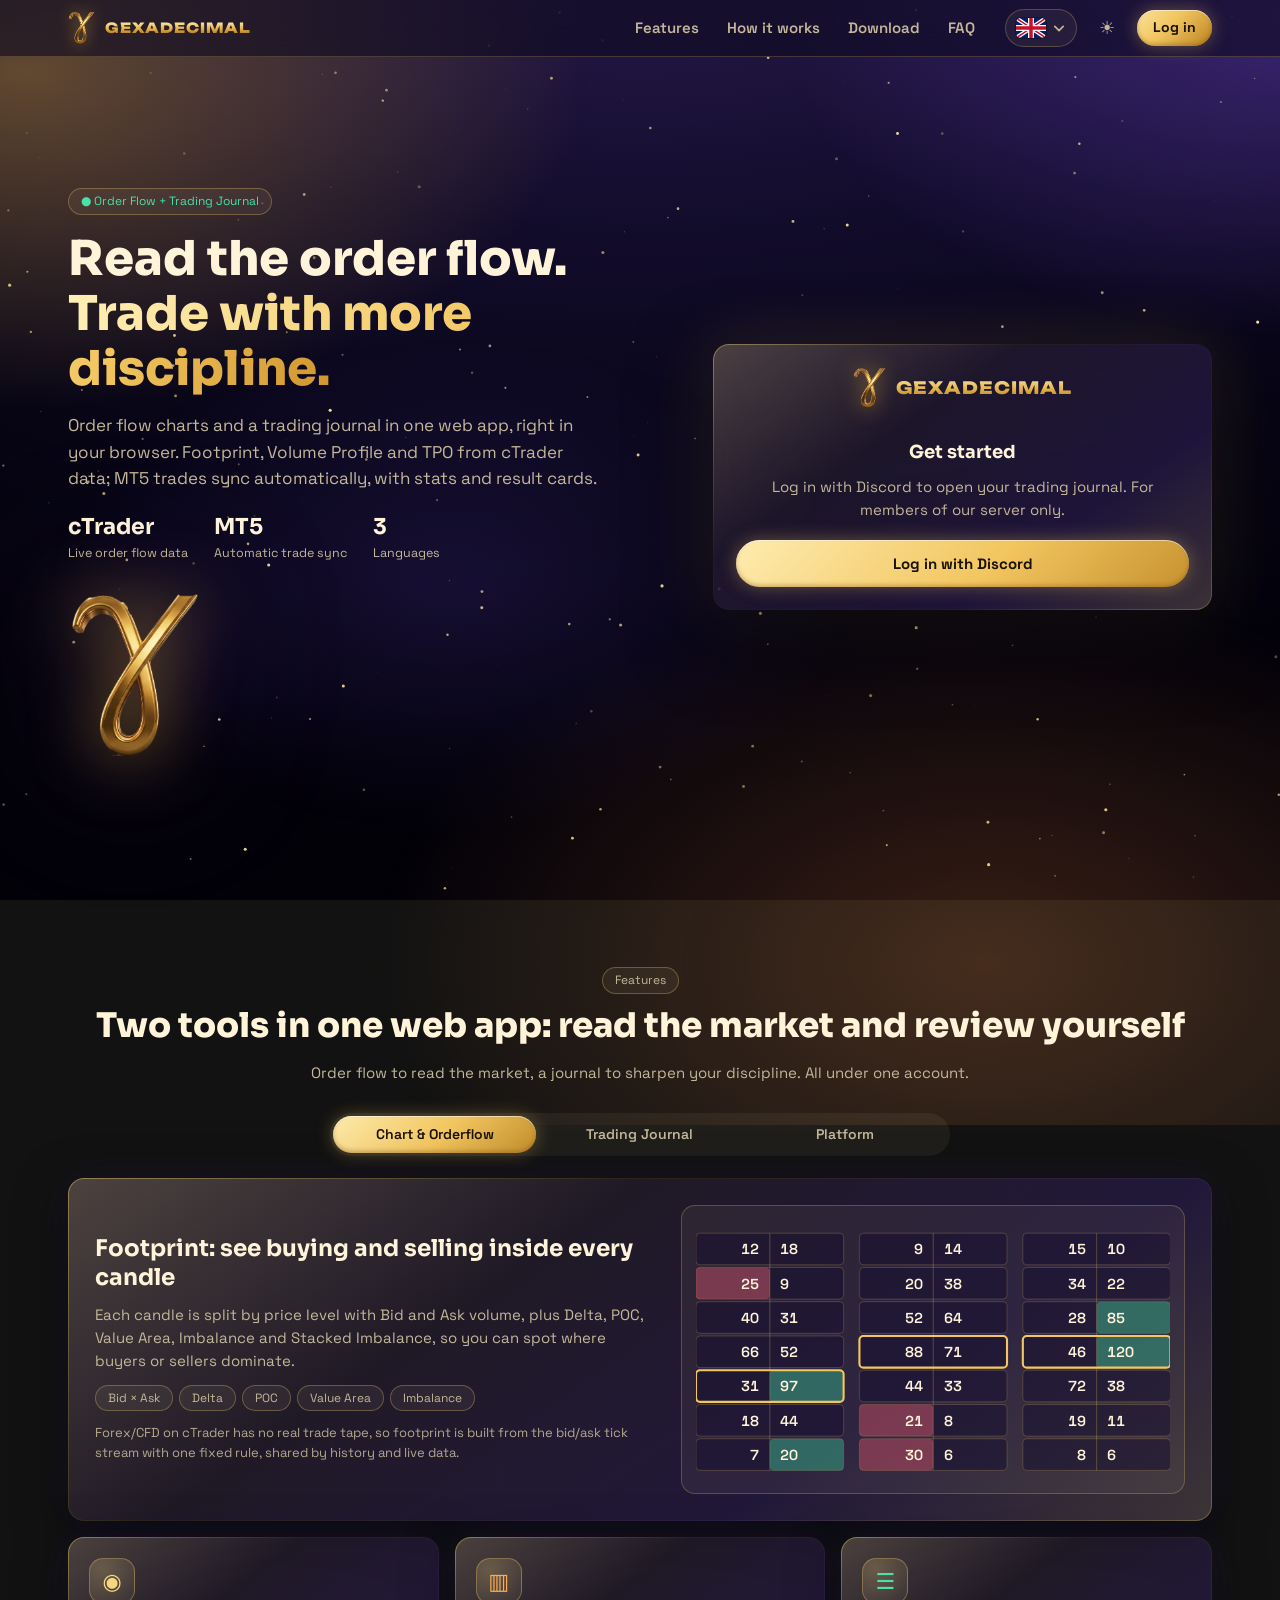
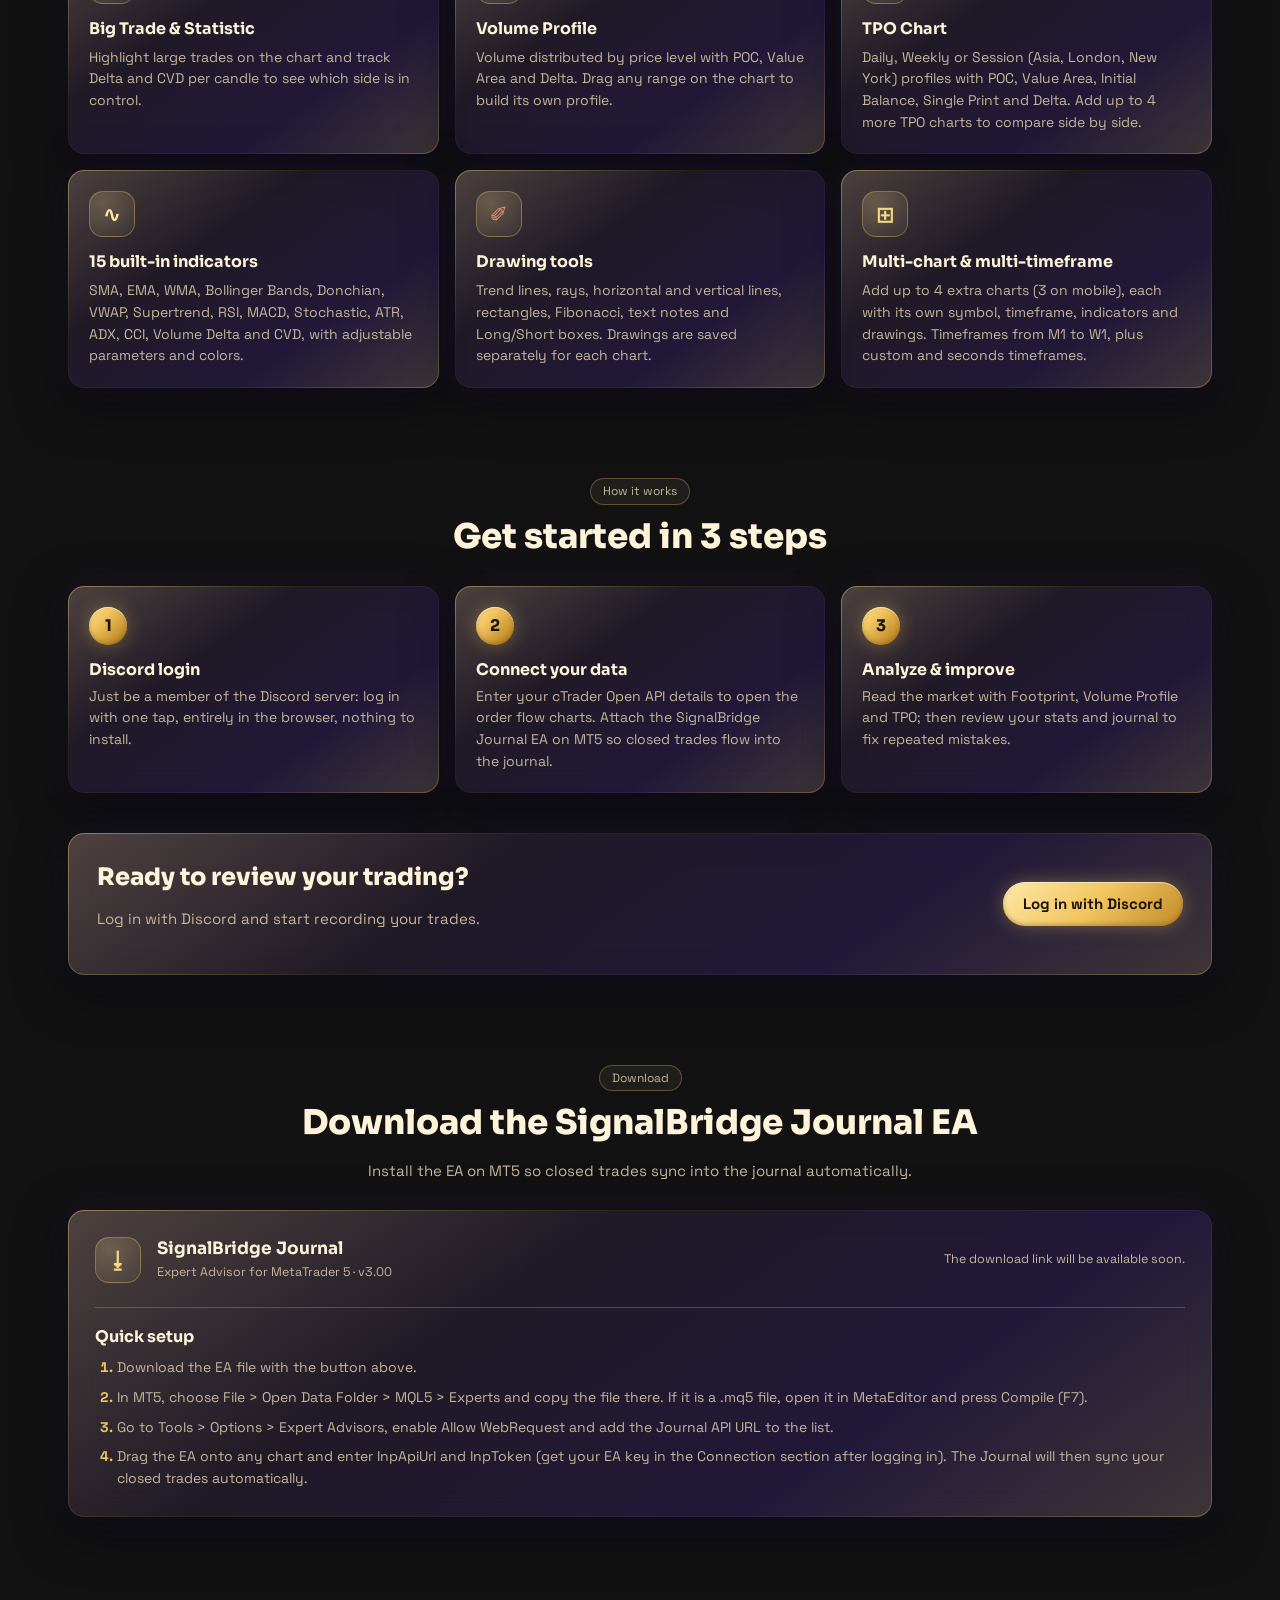
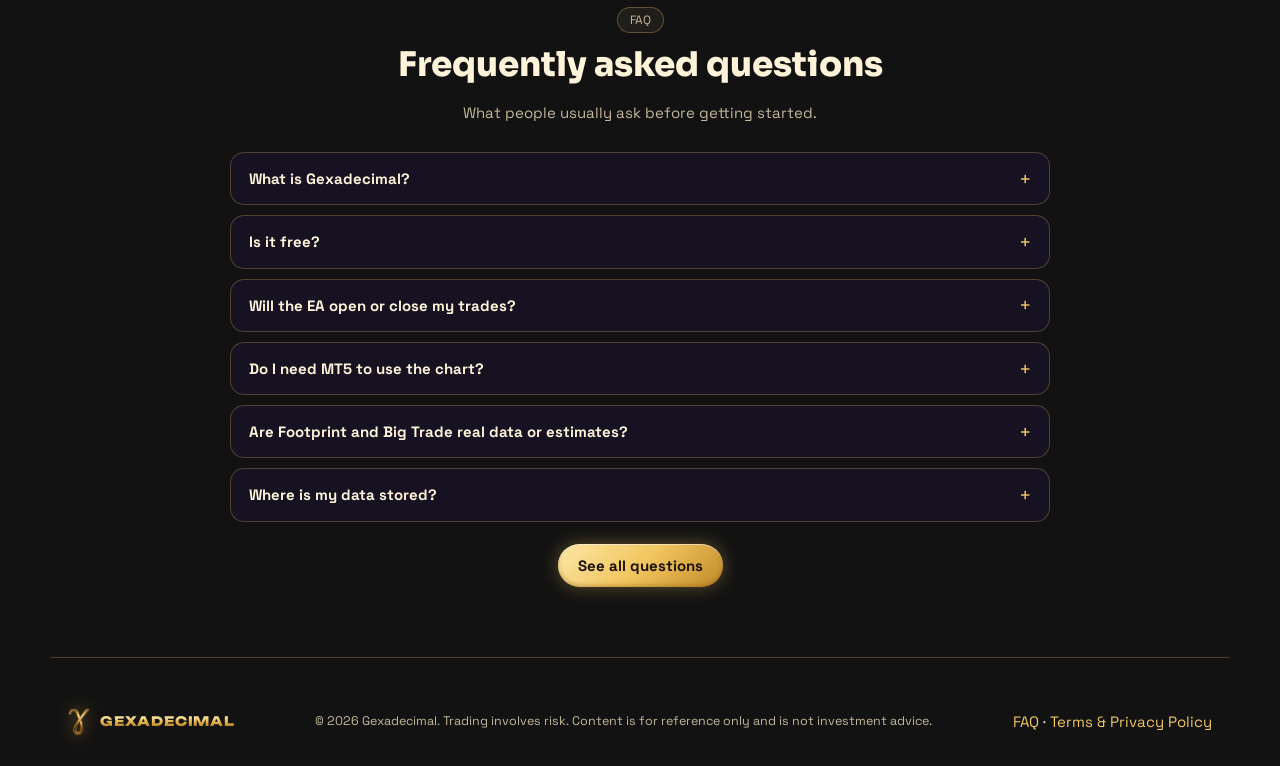
==== commit eee13e49: "Add files via upload" ====
--- a/index.html
+++ b/index.html
@@ -3,8 +3,8 @@
 <head>
 <meta charset="utf-8">
 <meta name="viewport" content="width=device-width, initial-scale=1, viewport-fit=cover">
-<title>Gexadecimal – Nhật ký giao dịch</title>
-<meta name="description" content="Gexadecimal: nhật ký giao dịch trên trình duyệt. Đồng bộ lệnh từ MT5, thống kê tỷ lệ thắng, drawdown, phân tích hiệu suất và tạo thẻ chiến tích.">
+<title>Gexadecimal – Order Flow &amp; Nhật ký giao dịch</title>
+<meta name="description" content="Gexadecimal: chart Order Flow (Footprint, Volume Profile, TPO) với dữ liệu cTrader và nhật ký giao dịch tự đồng bộ lệnh từ MT5, ngay trên trình duyệt.">
 <link rel="icon" type="image/png" href="[data-uri]">
 <link rel="preconnect" href="https://fonts.googleapis.com">
 <link href="https://fonts.googleapis.com/css2?family=Unbounded:wght@800&family=Sora:wght@500;700;800&family=Space+Grotesk:wght@400;500;700&display=swap" rel="stylesheet">
@@ -197,6 +197,32 @@
 .faq details[open] summary::after{content:"\2212"}
 .faq .a{padding:0 18px 14px;color:var(--mut);font-size:14px}.faq .a p{margin:0 0 8px}
 .faq-more{text-align:center;margin:22px 0 0}
+
+/* ===== Tính năng (v2): tab + spotlight ===== */
+.ftabs{max-width:620px;margin:0 auto 22px}
+.ftabs .tf{white-space:nowrap}
+.fp{display:none}.fp.on{display:block;animation:rise .35s both}
+.spot{display:grid;grid-template-columns:1.05fr .95fr;gap:28px;align-items:center;padding:26px;margin-bottom:16px}
+.spot h3{font:700 clamp(18px,2.2vw,23px)/1.25 Sora,sans-serif;margin:0 0 10px}
+.spot p{margin:0 0 12px;color:var(--mut)}
+.spot .note{font-size:13px;margin:12px 0 0;opacity:.9}
+.tags{display:flex;gap:6px;flex-wrap:wrap}
+.spot-art{background:var(--inp);border:1px solid var(--line);border-radius:14px;padding:14px;min-width:0}
+.spot-art svg{display:block;width:100%;height:auto}
+.fb-r{fill:var(--hole);fill-opacity:.55;stroke:var(--line);stroke-width:.6}
+.fb-ask{fill:var(--win);fill-opacity:.4}
+.fb-bid{fill:var(--loss);fill-opacity:.4}
+.fb-poc{fill:none;stroke:var(--acc);stroke-width:1.6}
+.fb-mid{stroke:var(--line);stroke-width:.8}
+.fb-t{fill:var(--ink);font:600 11px "Space Grotesk",system-ui,sans-serif;font-variant-numeric:tabular-nums}
+.eq-grid line{stroke:var(--line);stroke-width:1;stroke-dasharray:3 5}
+.eq-line{fill:none;stroke:var(--acc);stroke-width:2.6;stroke-linejoin:round;stroke-linecap:round;vector-effect:non-scaling-stroke}
+.eq-dot{fill:var(--acc)}
+.chips{display:flex;gap:26px;flex-wrap:wrap;margin:0 0 4px}
+.chips b{display:block;font:700 22px Sora,sans-serif}
+.chips small{color:var(--mut);font-size:13px}
+@media(max-width:900px){.spot{grid-template-columns:1fr;gap:18px;padding:20px}}
+@media(max-width:620px){.ftabs .tf{padding:8px 6px;font-size:13px}}
 </style>
 </head>
 <body data-page="home">
@@ -217,12 +243,12 @@
 <main id="top">
 <section class="hero wrap">
   <div class="hero-txt">
-    <span class="pill ok">● Nhật ký giao dịch</span>
-    <h1>Ghi lại từng lệnh.<br><span class="grad">Giao dịch kỷ luật hơn.</span></h1>
-    <p class="lead">Nhật ký giao dịch chạy ngay trên trình duyệt. Tự động đồng bộ lệnh từ MT5, thống kê tỷ lệ thắng, drawdown, R và tạo thẻ chiến tích để chia sẻ.</p>
+    <span class="pill ok">● Order Flow + Nhật ký giao dịch</span>
+    <h1>Đọc dòng tiền.<br><span class="grad">Giao dịch kỷ luật hơn.</span></h1>
+    <p class="lead">Chart orderflow và nhật ký giao dịch trong cùng một web, chạy ngay trên trình duyệt. Footprint, Volume Profile, TPO từ dữ liệu cTrader; lệnh MT5 tự đồng bộ, kèm thống kê và thẻ chiến tích.</p>
     <div class="stats">
-      <div><b>MT5</b><small>Đồng bộ tự động</small></div>
-      <div><b>JSON · CSV</b><small>Sao lưu &amp; xuất dữ liệu</small></div>
+      <div><b>cTrader</b><small>Dữ liệu orderflow trực tiếp</small></div>
+      <div><b>MT5</b><small>Đồng bộ lệnh tự động</small></div>
       <div><b>3</b><small>Ngôn ngữ</small></div>
     </div>
     <div class="logo-big"><img src="[data-uri]